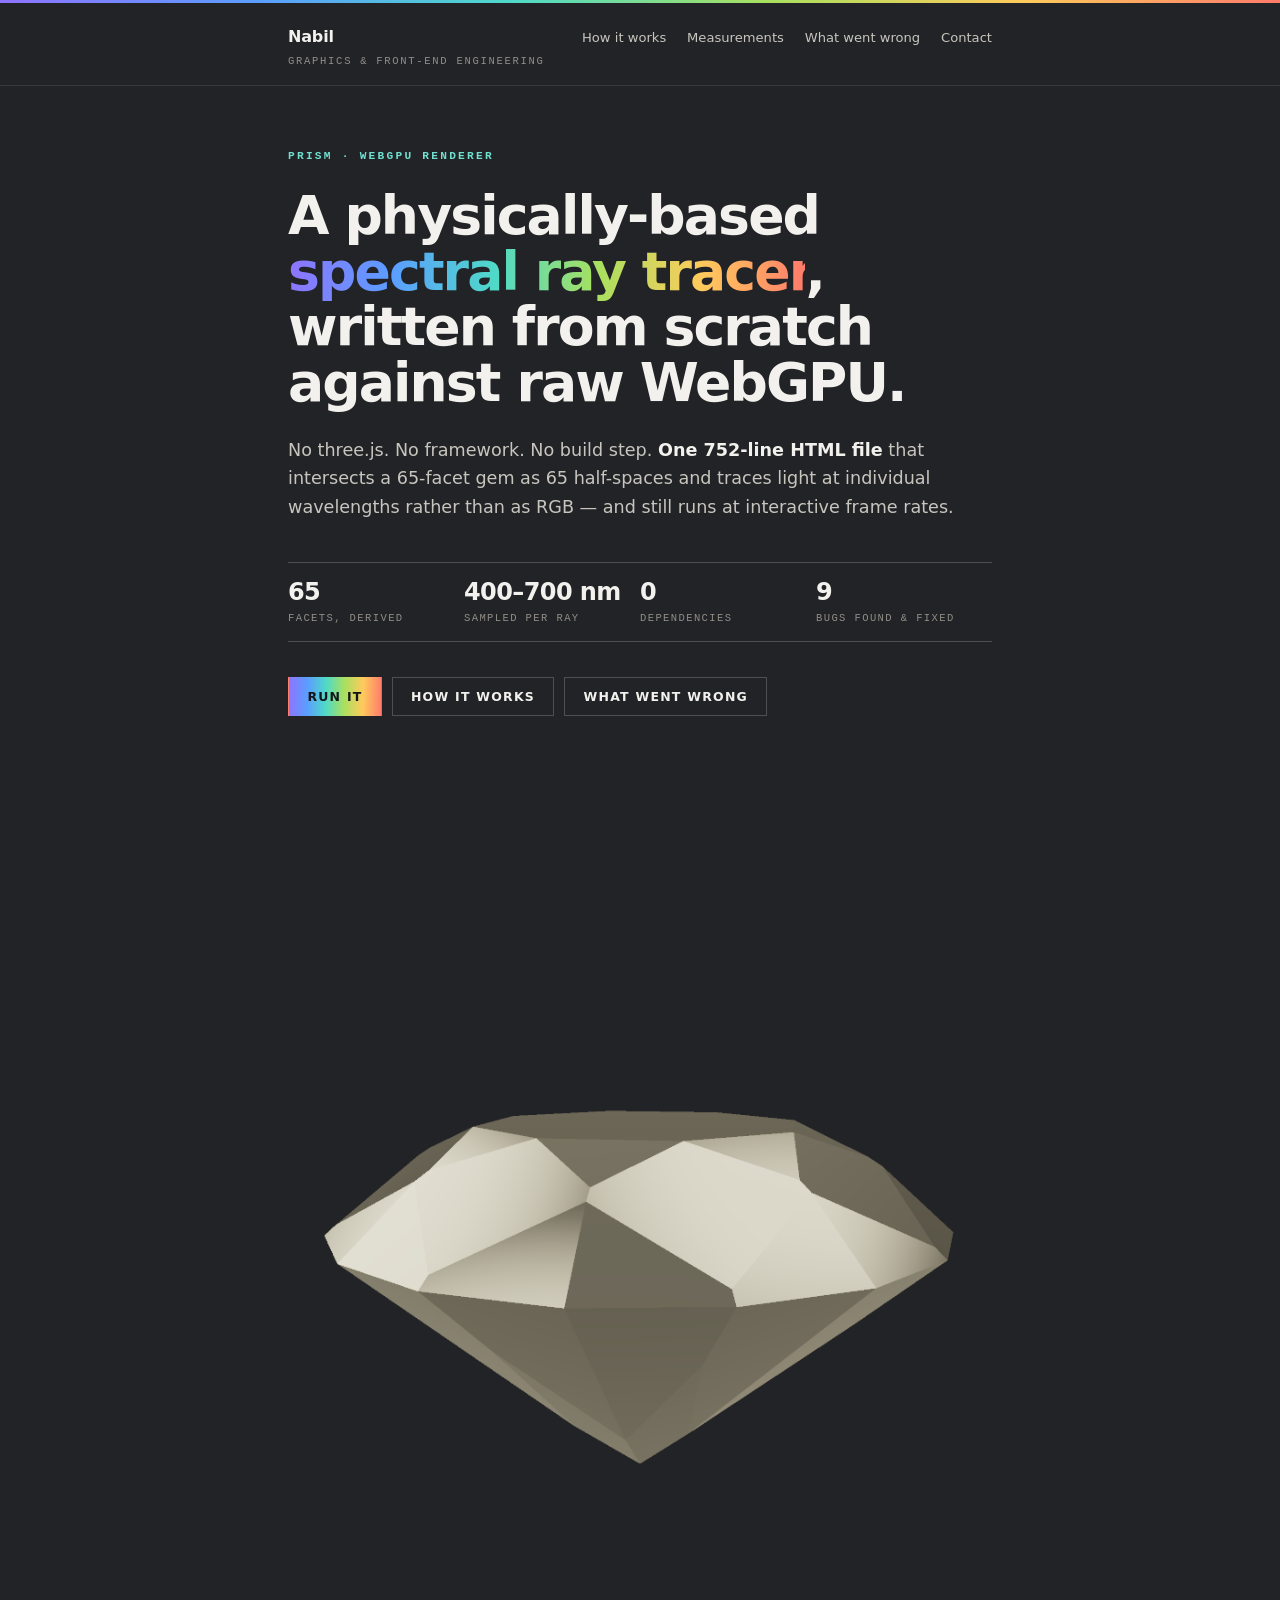
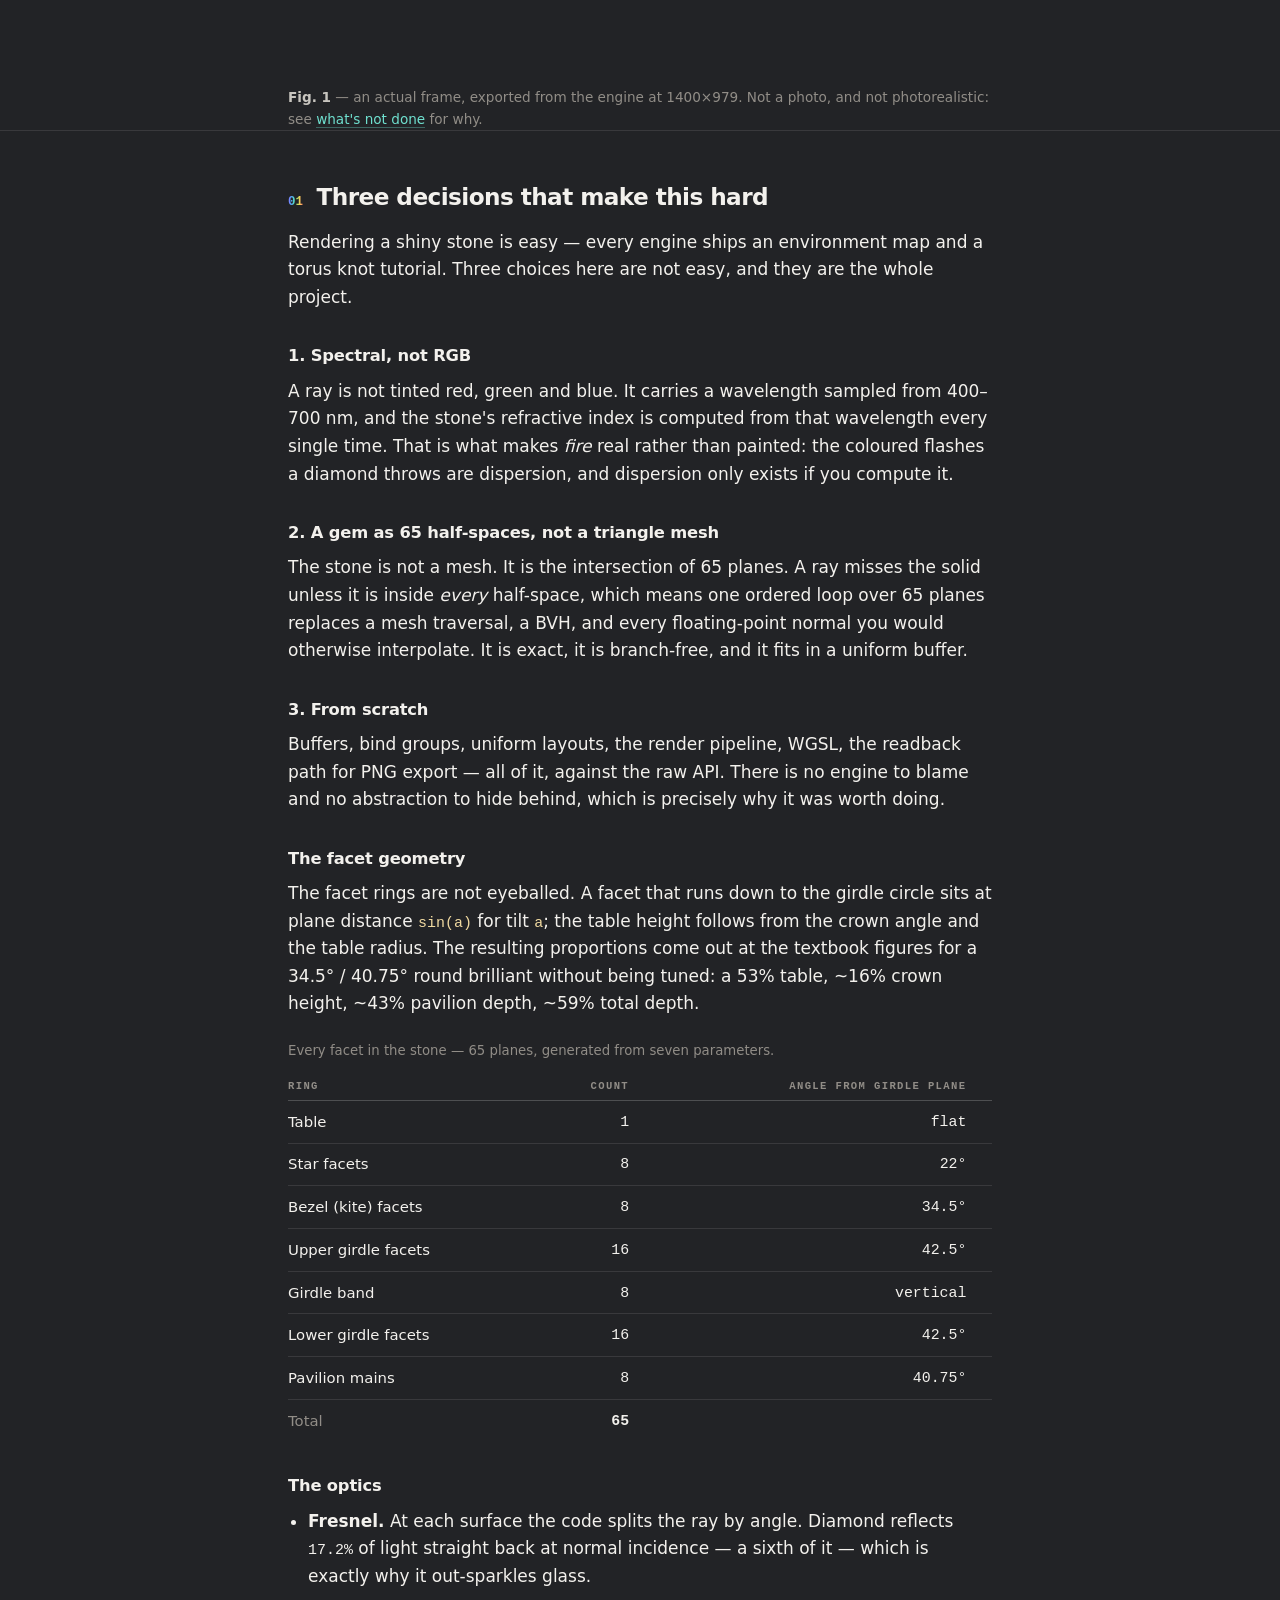
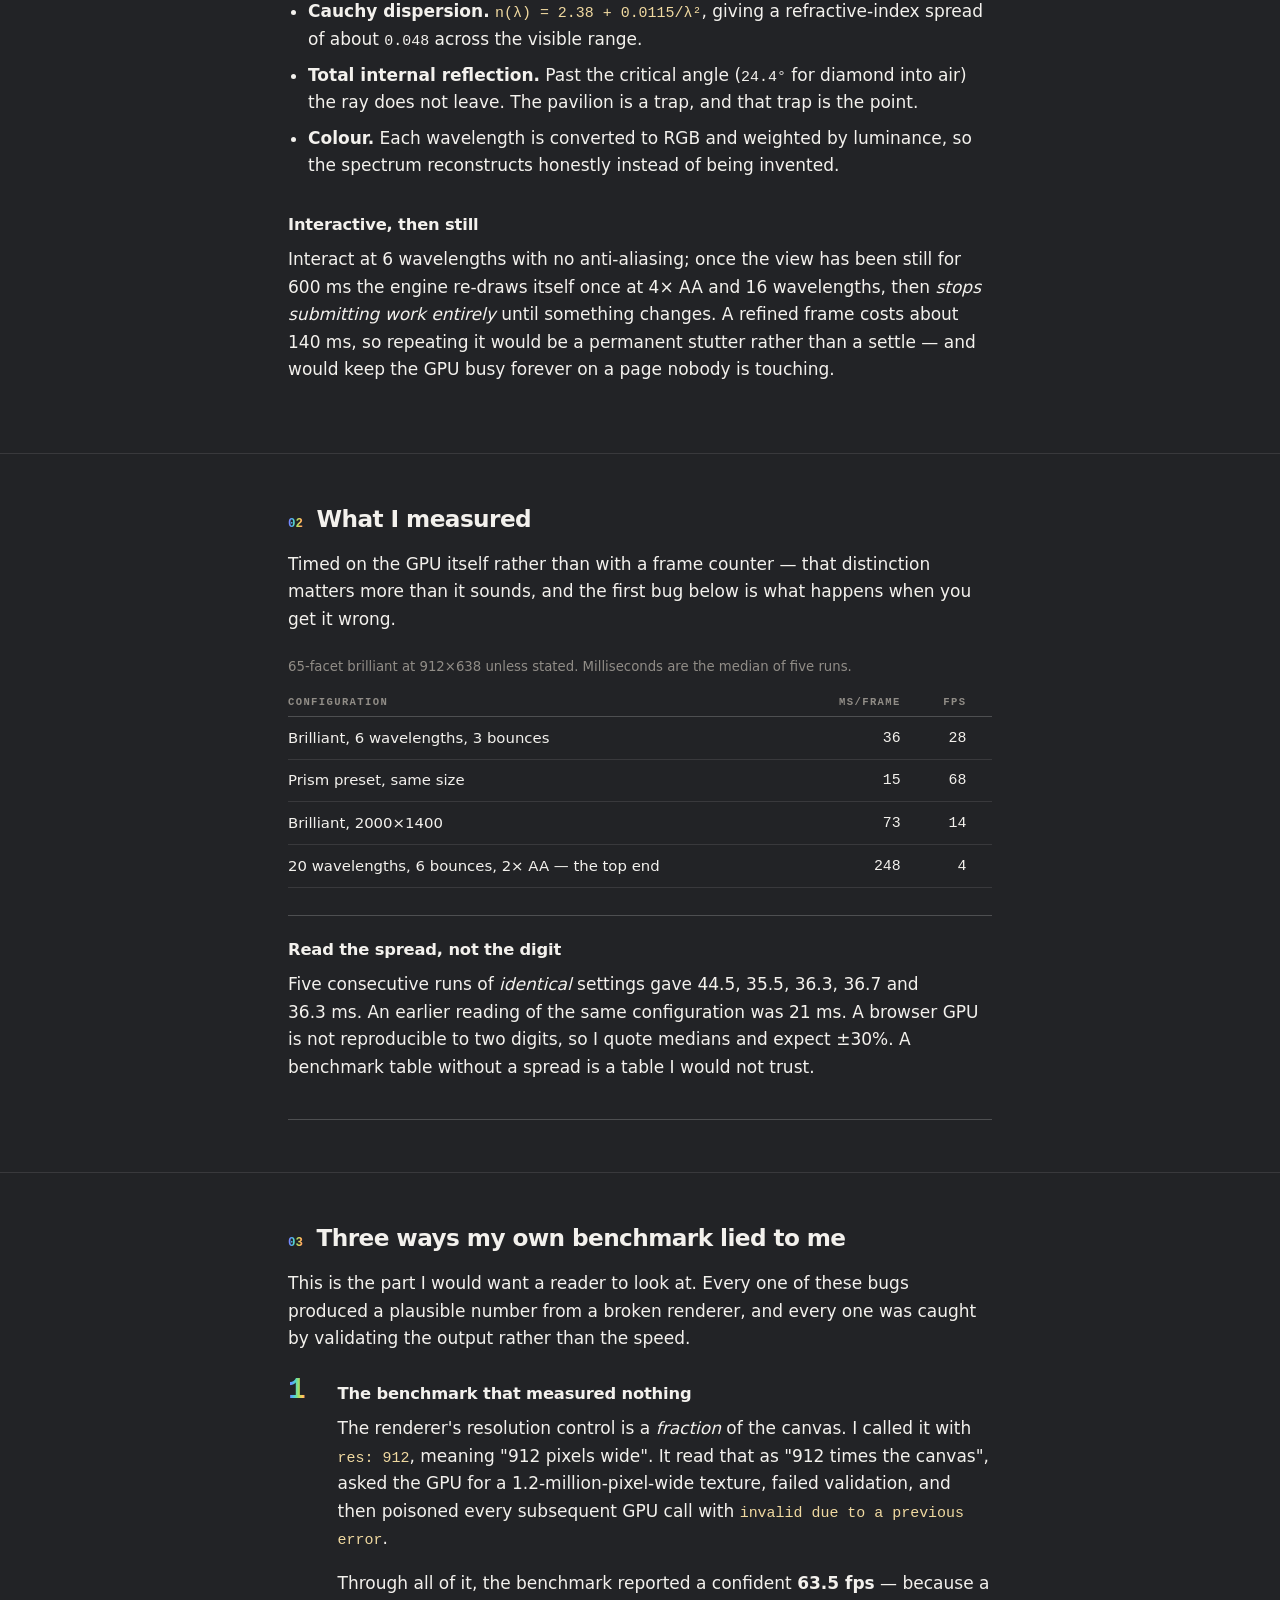
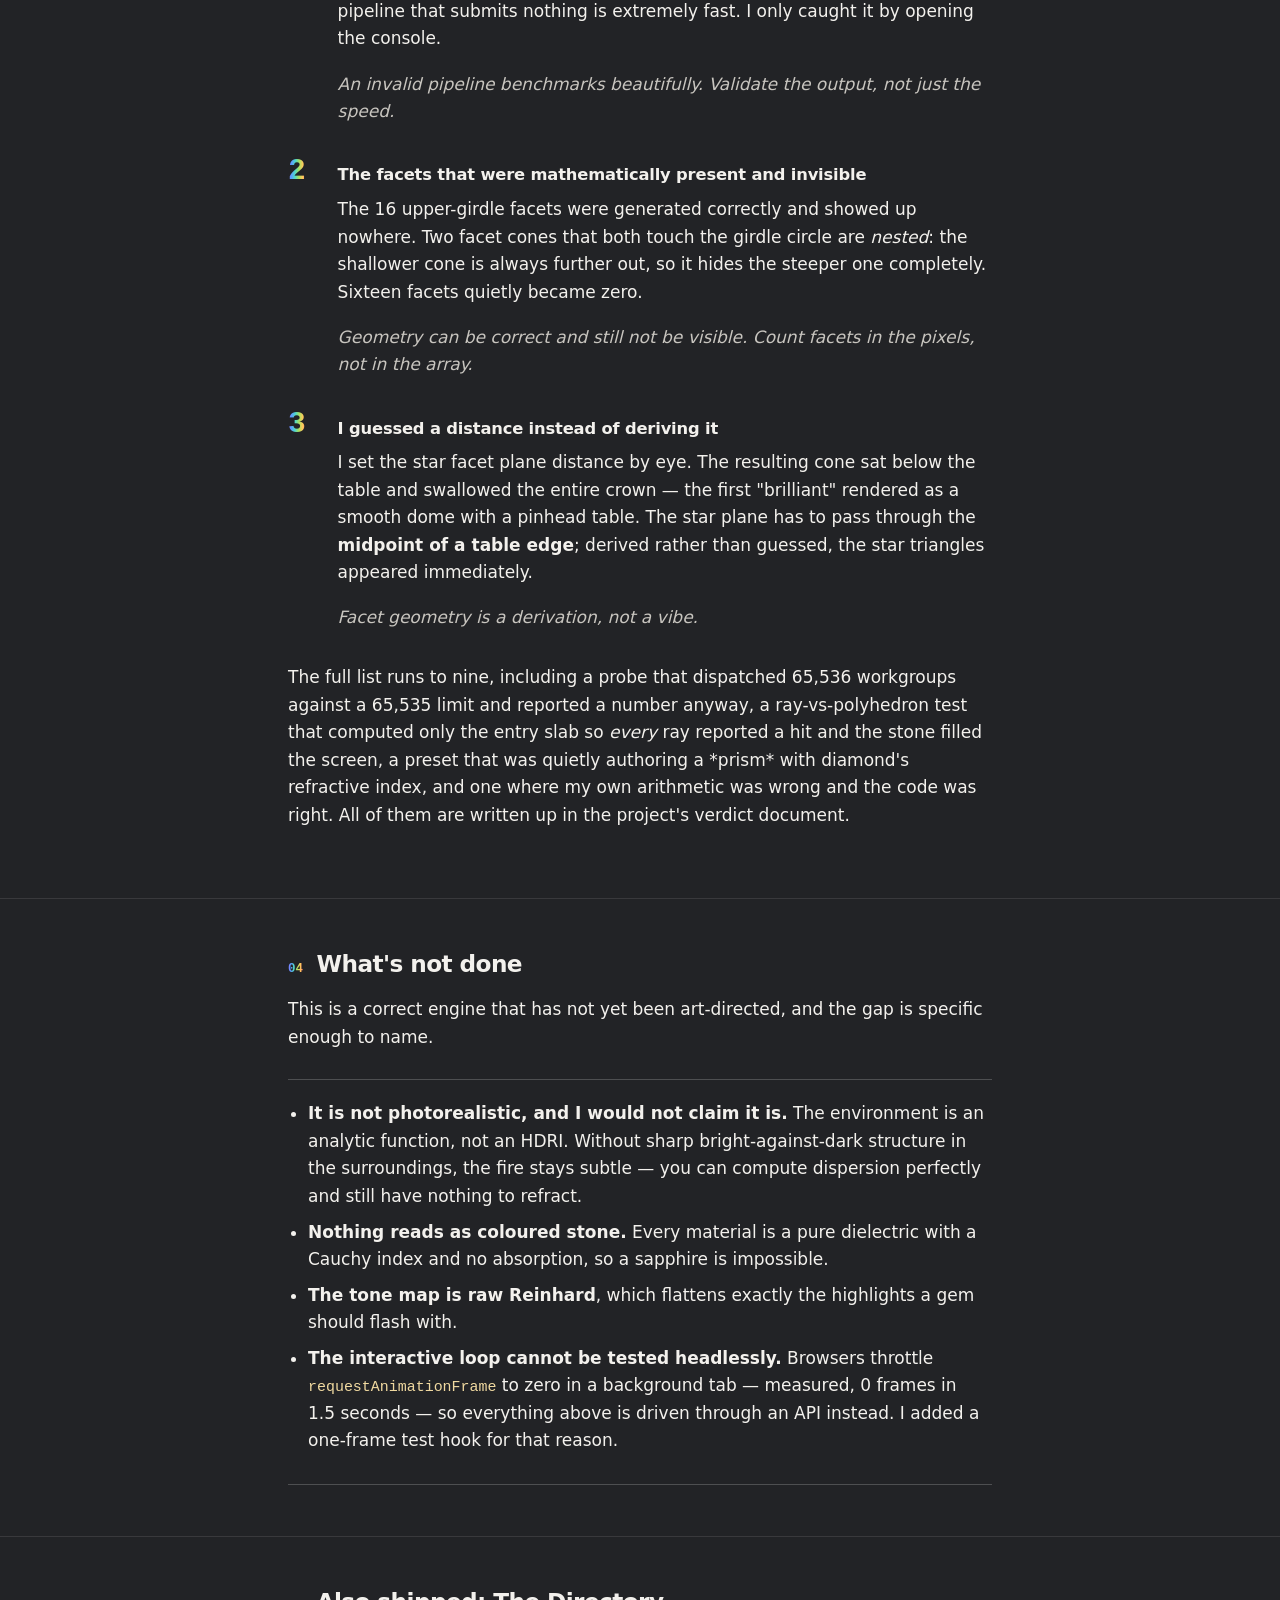
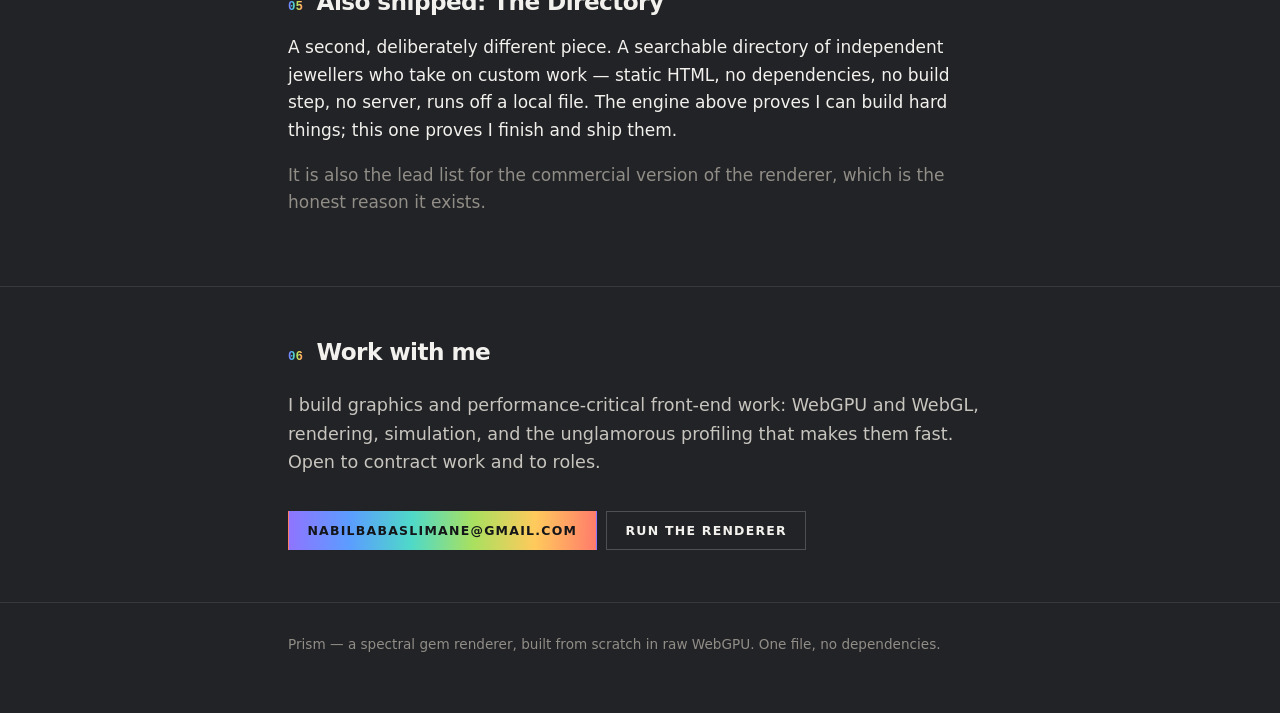
==== index.html @ 6c91ee7f "Add a root landing page that redirects to the case study GitHub Pages serves the repository root so " ====
<!doctype html>
<html lang="en-GB">
<head>
<meta charset="utf-8">
<meta name="viewport" content="width=device-width, initial-scale=1">
<title>Carat — a spectral gem renderer in raw WebGPU</title>
<link rel="canonical" href="portfolio/">
<meta http-equiv="refresh" content="0; url=portfolio/">
<style>
  html, body { height: 100%; }
  body {
    margin: 0;
    background: #222326;
    color: #f3f1ed;
    display: grid;
    place-items: center;
    font: 16px/1.5 system-ui, -apple-system, "Segoe UI", Roboto, sans-serif;
  }
  .beam {
    position: fixed; top: 0; left: 0; right: 0; height: 3px;
    background: linear-gradient(92deg, #8f74ff, #5b9dff 20%, #4fd9c8 40%, #a9e05f 60%, #ffca5c 80%, #ff7b6b);
  }
  p { margin: 0; color: #918d87; }
  a { color: #6fe0cf; text-decoration: none; border-bottom: 1px solid rgba(111, 224, 207, 0.35); }
  a:hover { border-bottom-color: #6fe0cf; }
</style>
</head>
<body>
<div class="beam" aria-hidden="true"></div>
<p>Taking you to the case study… <a href="portfolio/">continue</a></p>
</body>
</html>
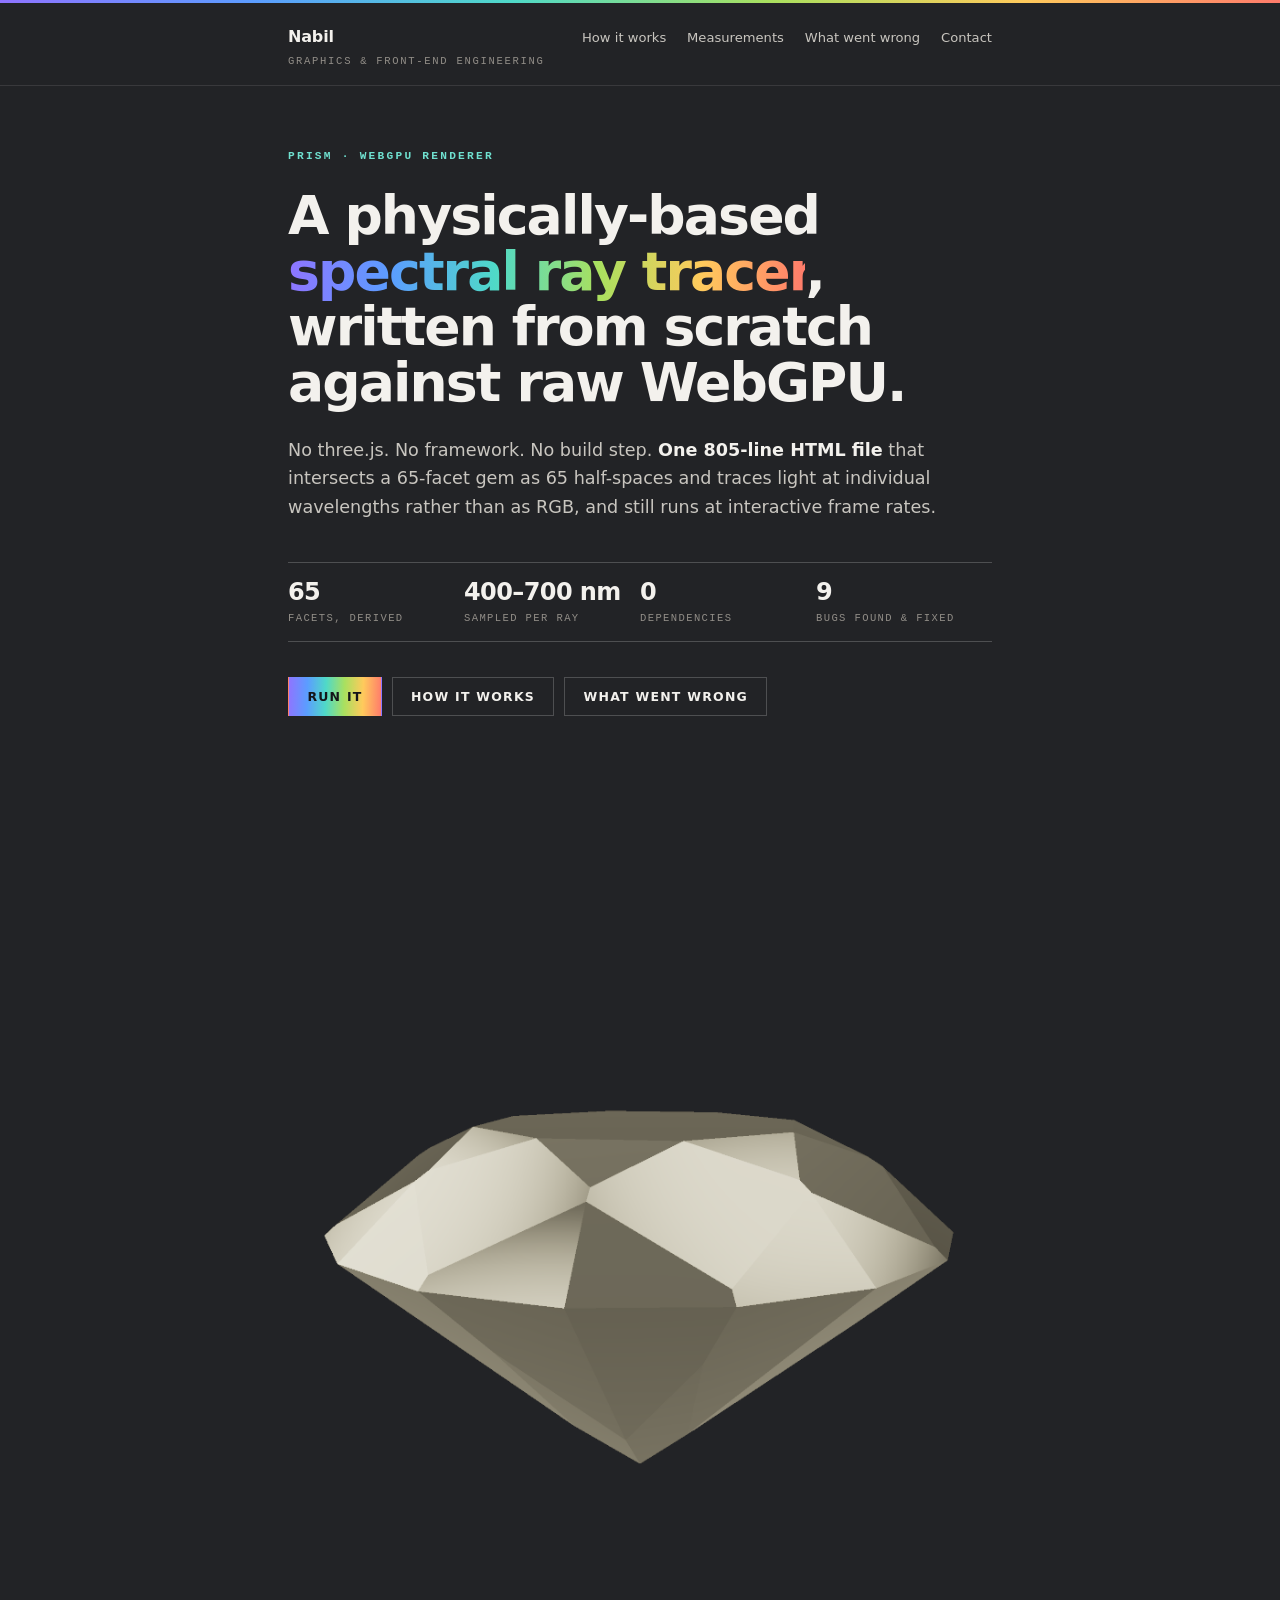
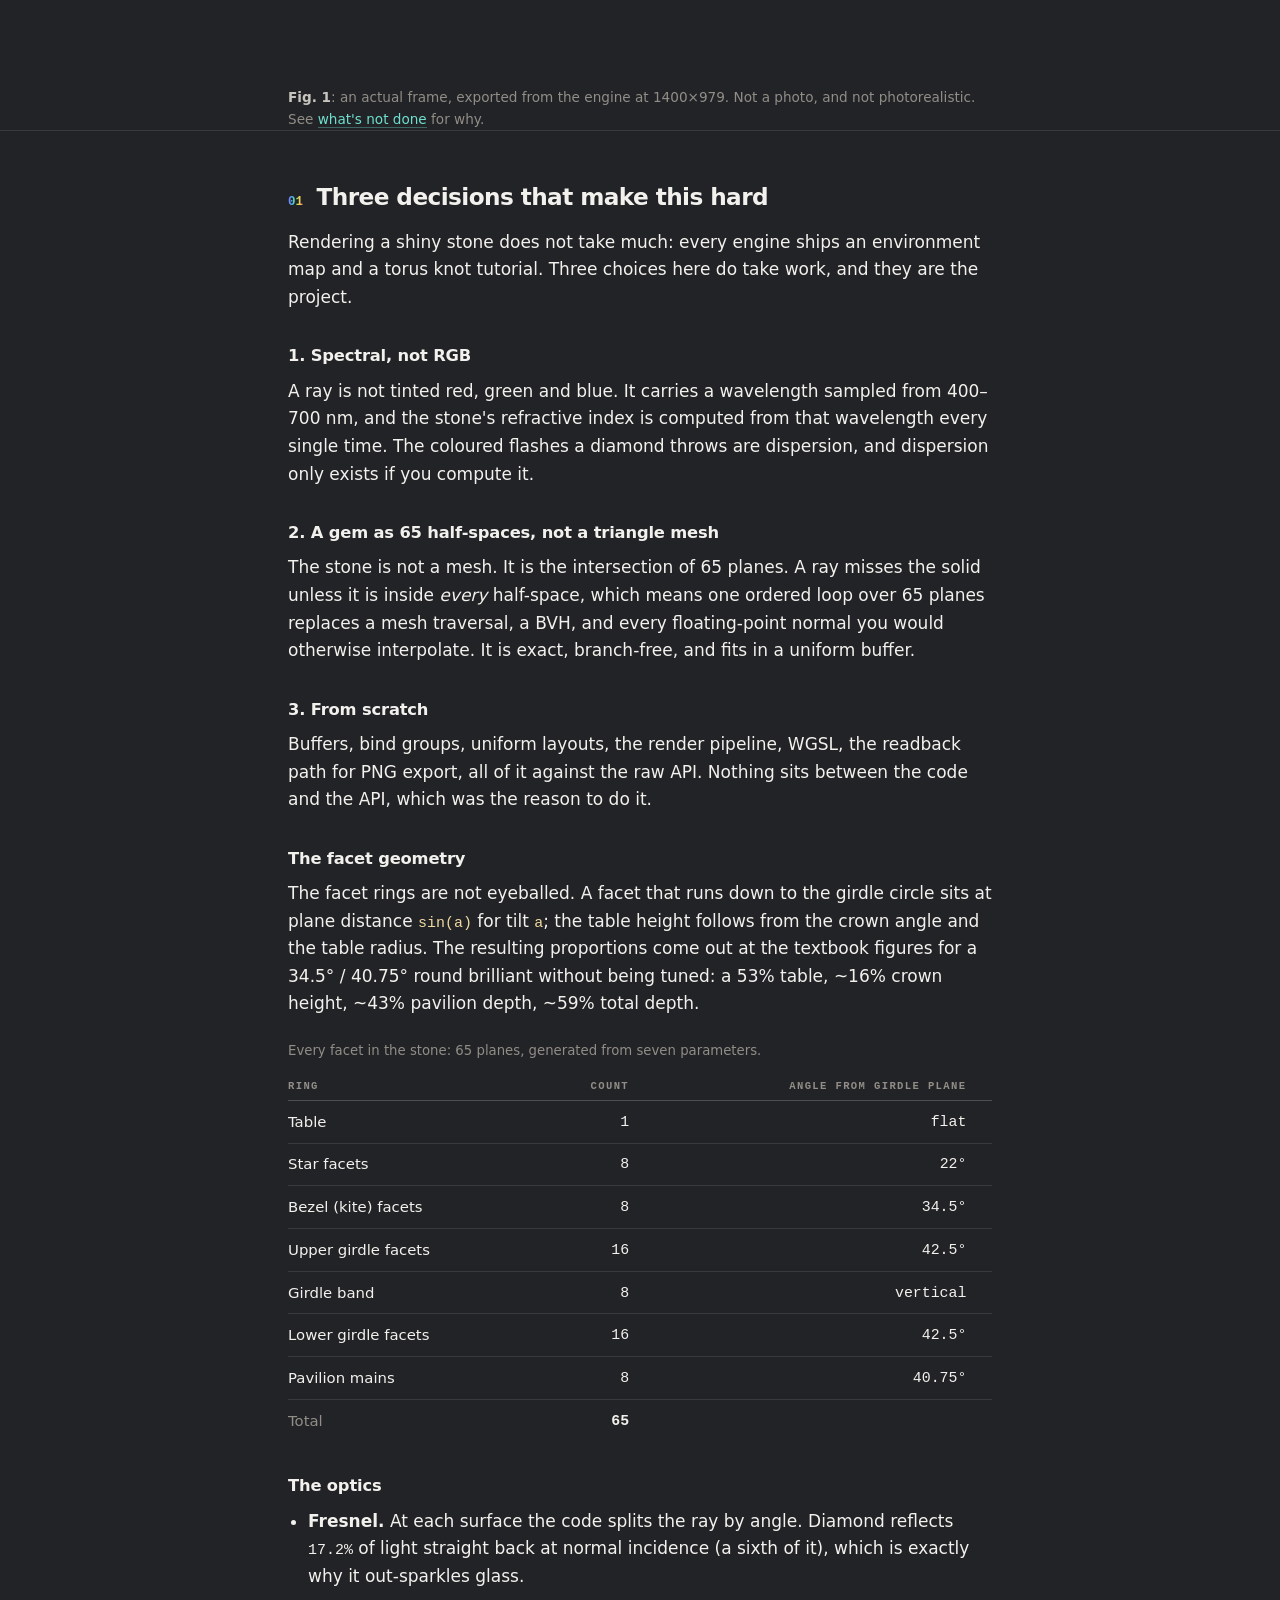
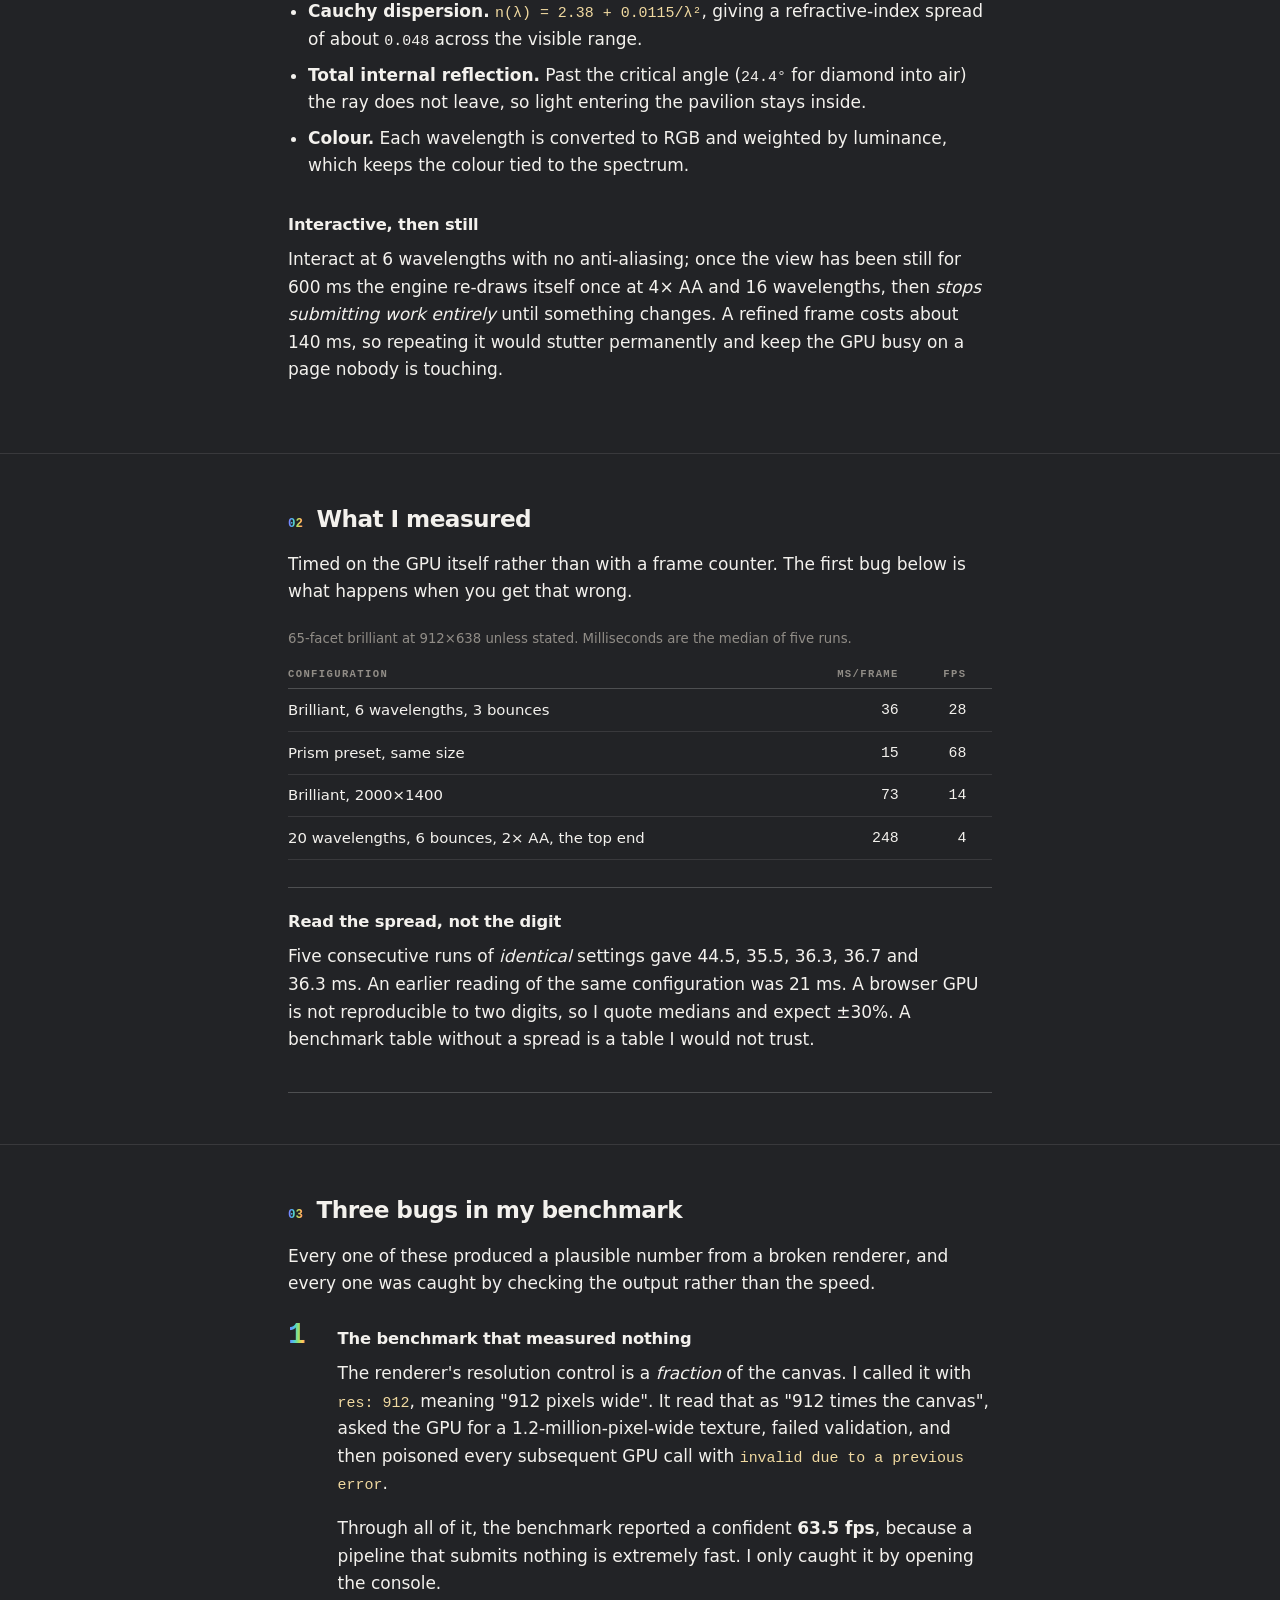
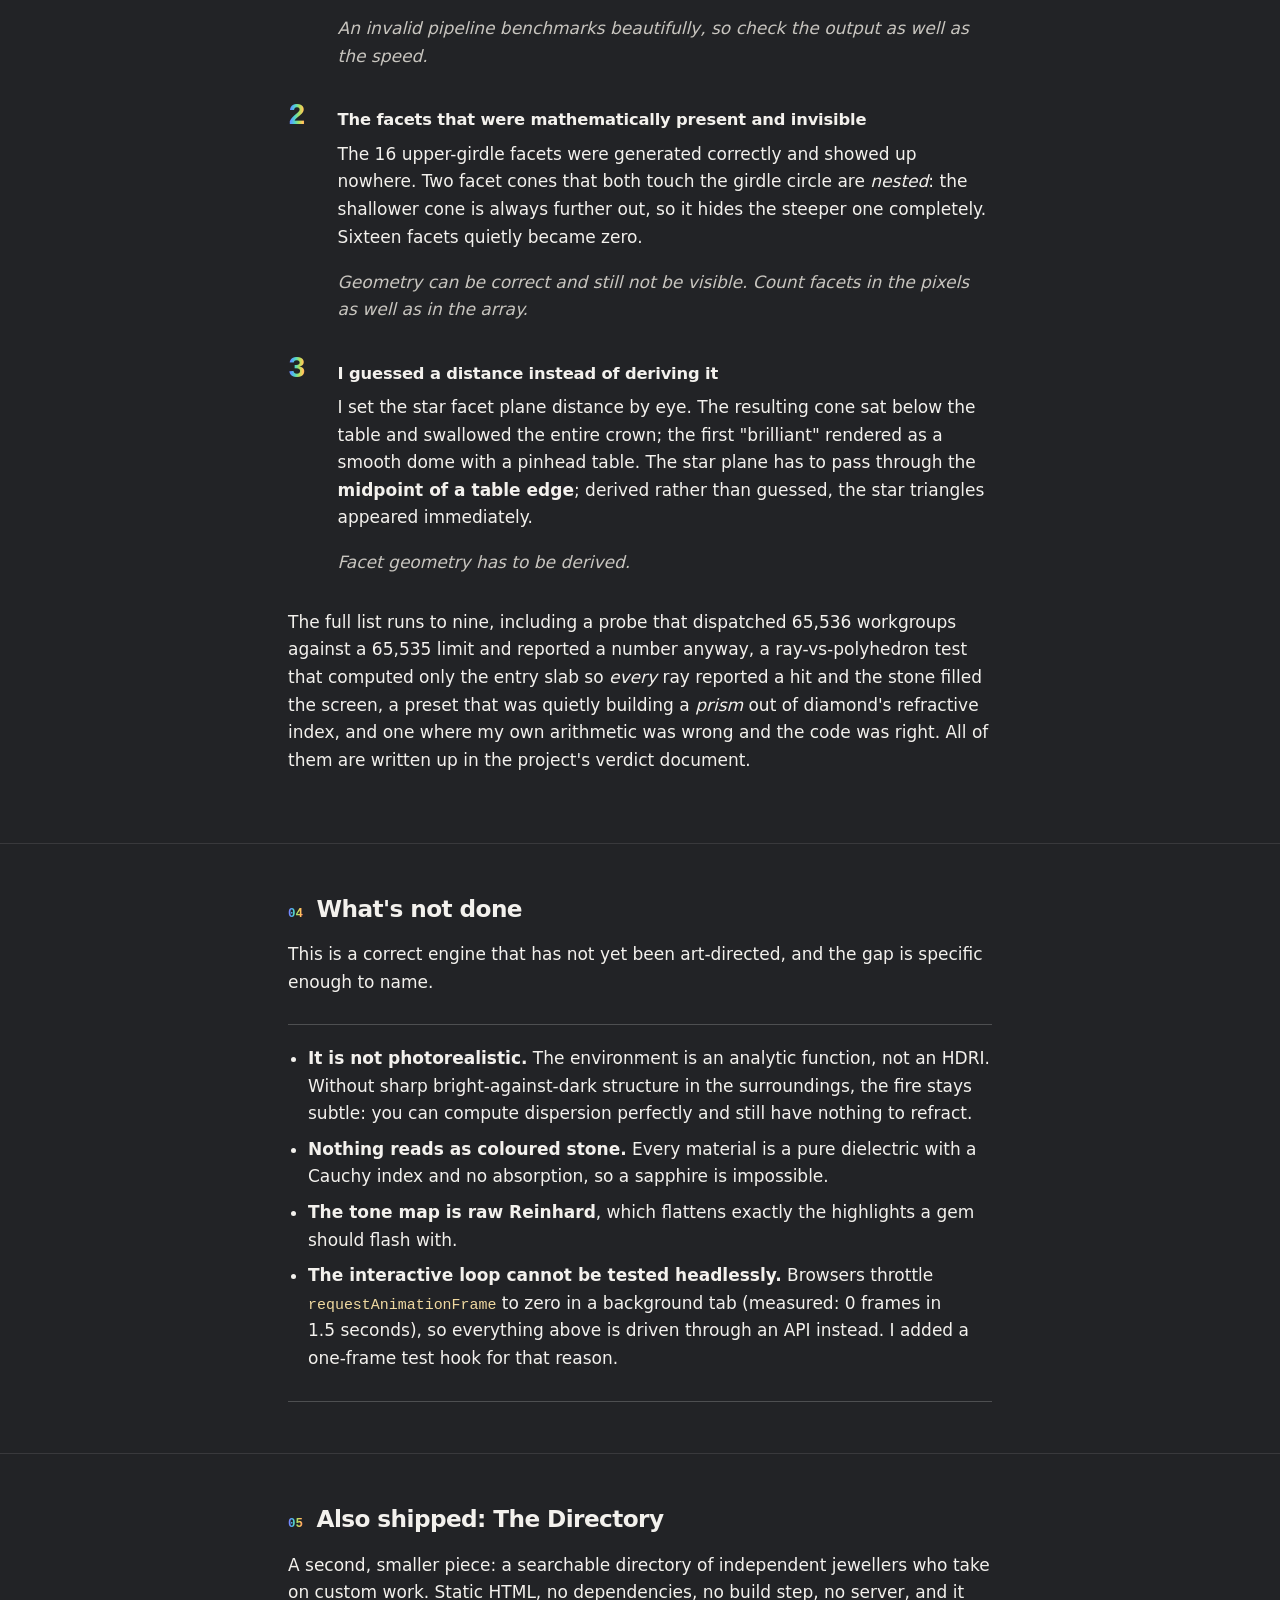
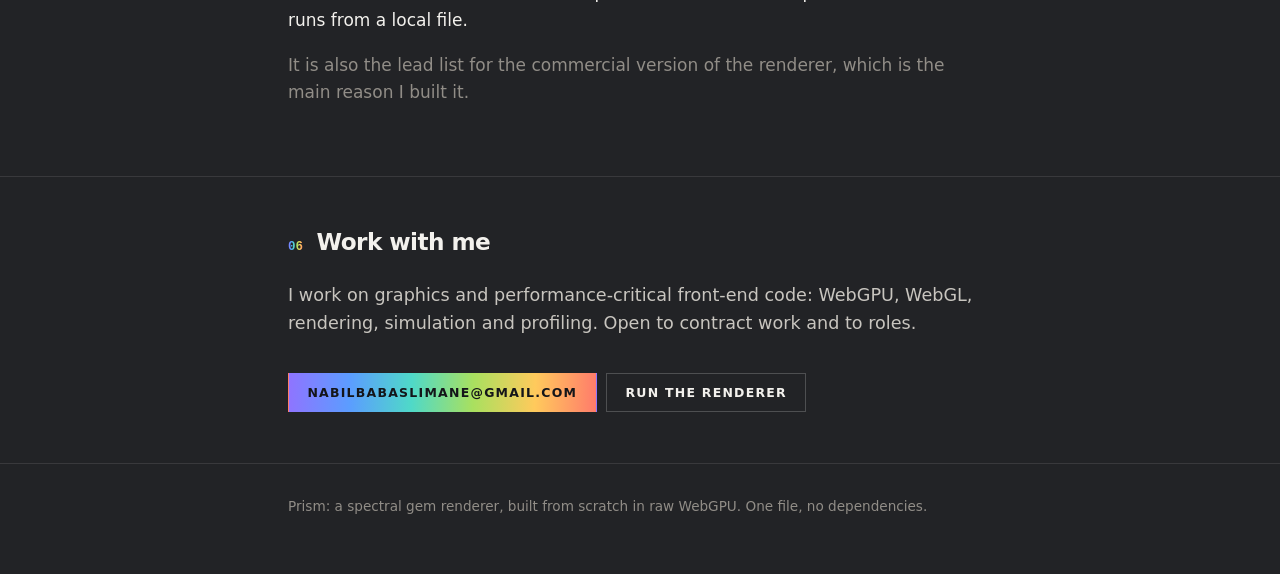
==== commit 4d96363f: "Reduce bold and dashes across the docs and case study" ====
--- a/index.html
+++ b/index.html
@@ -3,7 +3,7 @@
 <head>
 <meta charset="utf-8">
 <meta name="viewport" content="width=device-width, initial-scale=1">
-<title>Carat — a spectral gem renderer in raw WebGPU</title>
+<title>Carat: a spectral gem renderer in raw WebGPU</title>
 <link rel="canonical" href="portfolio/">
 <meta http-equiv="refresh" content="0; url=portfolio/">
 <style>
